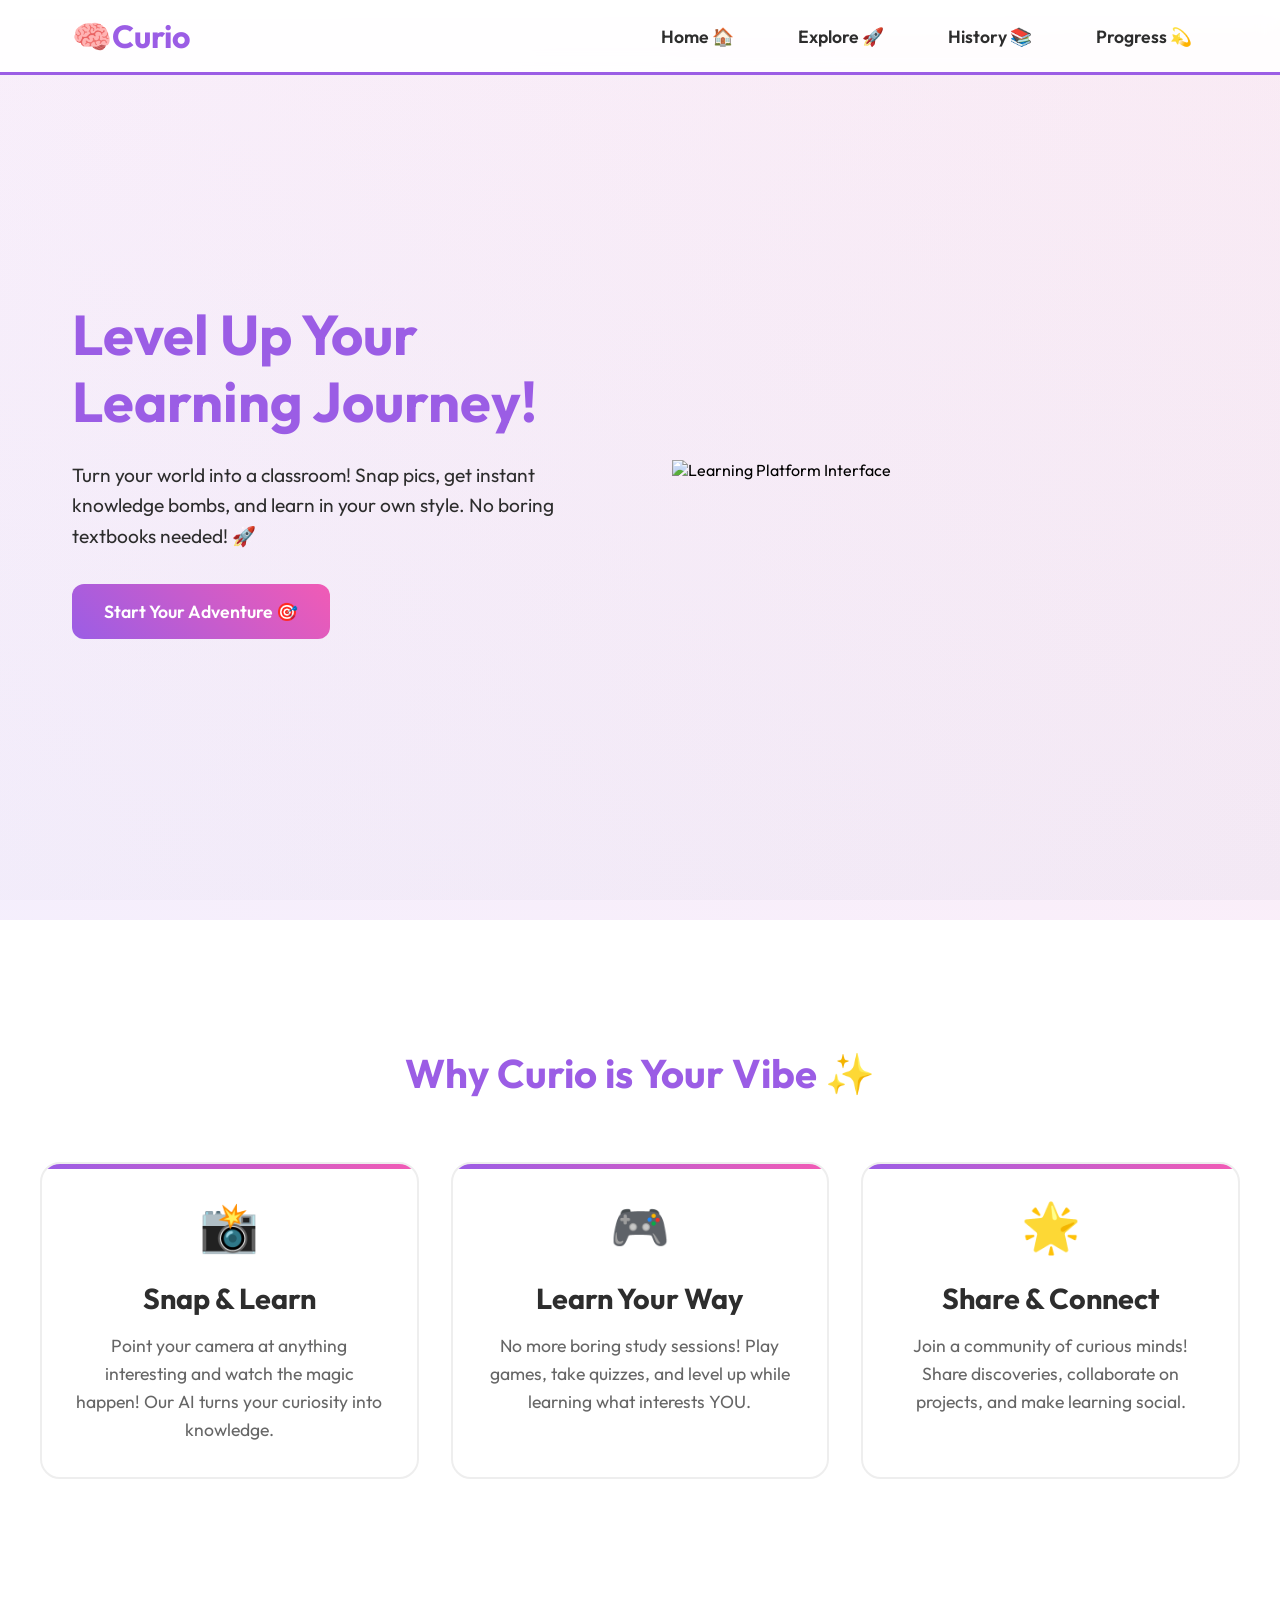
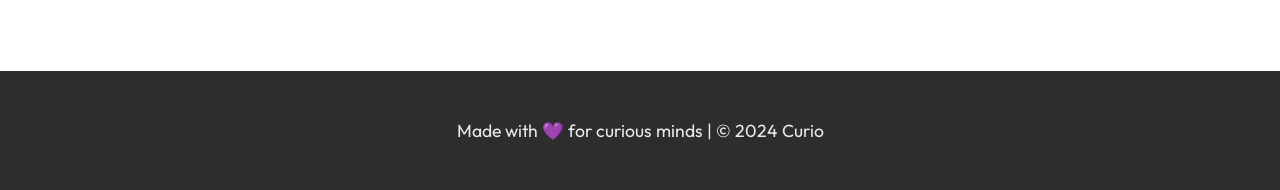
==== TechInsiders/templates/about.html @ 22aac3bb "Add files via upload" ====
!DOCTYPE html>
<html lang="en">
<head>
    <meta charset="UTF-8">
    <meta name="viewport" content="width=device-width, initial-scale=1.0">
    <title>Curio - Level Up Your Learning</title>
    <script src="https://cdnjs.cloudflare.com/ajax/libs/particles.js/2.0.0/particles.min.js"></script>
    <style>
        @import url('https://fonts.googleapis.com/css2?family=Outfit:wght@300;400;500;600;700&display=swap');

        * {
            margin: 0;
            padding: 0;
            box-sizing: border-box;
            font-family: 'Outfit', sans-serif;
        }

        :root {
            --color-purple: #9B5DE5;
            --color-pink: #F15BB5;
            --color-yellow: #FEE440;
            --color-blue: #00BBF9;
            --color-green: #00F5D4;
            --color-dark: #2D2D2D;
        }

        body {
            background: #ffffff;
        }

        #particles-js {
            position: fixed;
            top: 0;
            left: 0;
            width: 100%;
            height: 100%;
            z-index: 1;
            background: linear-gradient(135deg, #ffffff, #f8f9fa);
        }

        .content {
            position: relative;
            z-index: 2;
        }

        /* Cool Navigation */
        nav {
            background: rgba(255, 255, 255, 0.9);
            backdrop-filter: blur(10px);
            padding: 1rem;
            position: fixed;
            width: 100%;
            top: 0;
            z-index: 1000;
            border-bottom: 3px solid var(--color-purple);
        }

        .nav-container {
            max-width: 1200px;
            margin: 0 auto;
            display: flex;
            justify-content: space-between;
            align-items: center;
            padding: 0 2rem;
        }

        .logo {
            font-size: 2rem;
            font-weight: 700;
            color: var(--color-purple);
            text-decoration: none;
            display: flex;
            align-items: center;
            gap: 0.5rem;
        }

        .nav-links {
            display: flex;
            gap: 2rem;
            list-style: none;
        }

        .nav-links a {
            color: var(--color-dark);
            text-decoration: none;
            font-weight: 600;
            font-size: 1.1rem;
            padding: 0.5rem 1rem;
            border-radius: 8px;
            transition: all 0.3s ease;
        }

        .nav-links a:hover {
            background: var(--color-purple);
            color: white;
            transform: translateY(-2px);
        }

        /* Hero Section */
        .hero {
            min-height: 100vh;
            display: flex;
            align-items: center;
            padding: 0 2rem;
            background: linear-gradient(45deg, rgba(155, 93, 229, 0.1), rgba(241, 91, 181, 0.1));
        }

        .hero-content {
            max-width: 1200px;
            margin: 0 auto;
            display: grid;
            grid-template-columns: 1fr 1fr;
            gap: 4rem;
            align-items: center;
        }

        .hero-text {
            padding: 2rem;
        }

        .hero h1 {
            font-size: 3.5rem;
            color: var(--color-purple);
            margin-bottom: 1.5rem;
            line-height: 1.2;
        }

        .hero p {
            font-size: 1.2rem;
            color: var(--color-dark);
            margin-bottom: 2rem;
            line-height: 1.6;
        }

        .hero-image {
            position: relative;
            animation: float 6s ease-in-out infinite;
        }

        @keyframes float {
            0%, 100% { transform: translateY(0); }
            50% { transform: translateY(-20px); }
        }

        /* Features Section */
        .features {
            padding: 8rem 2rem;
            background: white;
        }

        .features-container {
            max-width: 1200px;
            margin: 0 auto;
        }

        .features h2 {
            text-align: center;
            font-size: 2.5rem;
            color: var(--color-purple);
            margin-bottom: 4rem;
            display: flex;
            align-items: center;
            justify-content: center;
            gap: 1rem;
        }

        .features-grid {
            display: grid;
            grid-template-columns: repeat(3, 1fr);
            gap: 2rem;
        }

        .feature-card {
            background: white;
            padding: 2rem;
            border-radius: 20px;
            text-align: center;
            transition: all 0.3s ease;
            border: 2px solid #eee;
            position: relative;
            overflow: hidden;
        }

        .feature-card::before {
            content: '';
            position: absolute;
            top: 0;
            left: 0;
            width: 100%;
            height: 5px;
            background: linear-gradient(90deg, var(--color-purple), var(--color-pink));
        }

        .feature-card:hover {
            transform: translateY(-10px);
            box-shadow: 0 20px 40px rgba(0,0,0,0.1);
            border-color: var(--color-purple);
        }

        .feature-emoji {
            font-size: 3rem;
            margin-bottom: 1.5rem;
        }

        .feature-card h3 {
            color: var(--color-dark);
            font-size: 1.8rem;
            margin-bottom: 1rem;
        }

        .feature-card p {
            color: #666;
            font-size: 1.1rem;
            line-height: 1.6;
        }

        /* Cool Button */
        .cool-button {
            display: inline-block;
            padding: 1rem 2rem;
            font-size: 1.1rem;
            font-weight: 600;
            color: white;
            background: linear-gradient(45deg, var(--color-purple), var(--color-pink));
            border-radius: 12px;
            text-decoration: none;
            transition: all 0.3s ease;
            border: none;
            cursor: pointer;
        }

        .cool-button:hover {
            transform: translateY(-3px);
            box-shadow: 0 10px 20px rgba(155, 93, 229, 0.3);
        }

        /* Footer */
        footer {
            background: var(--color-dark);
            color: white;
            text-align: center;
            padding: 3rem;
            margin-top: 4rem;
        }

        footer p {
            font-size: 1.1rem;
            opacity: 0.9;
        }

        /* Responsive Design */
        @media (max-width: 768px) {
            .nav-links {
                display: none;
            }

            .hero-content {
                grid-template-columns: 1fr;
            }

            .features-grid {
                grid-template-columns: 1fr;
            }

            .hero h1 {
                font-size: 2.5rem;
            }
        }
    </style>
</head>
<body>
    <div id="particles-js"></div>
    <div class="content">
        <!-- Navigation -->
        <nav>
            <div class="nav-container">
                <a href="#" class="logo">
                    🧠Curio</a>
                <ul class="nav-links">
                    <li><a href="#home">Home 🏠</a></li>
                    <li><a href="#explore">Explore 🚀</a></li>
                    <li><a href="#history">History 📚</a></li>
                    <li><a href="#progress">Progress 💫</a></li>
                </ul>
            </div>
        </nav>

        <!-- Hero Section -->
        <section class="hero" id="home">
            <div class="hero-content">
                <div class="hero-text">
                    <h1>Level Up Your Learning Journey!</h1>
                    <p>Turn your world into a classroom! Snap pics, get instant knowledge bombs, and learn in your own style. No boring textbooks needed! 🚀</p>
                    <a href="#explore" class="cool-button">Start Your Adventure 🎯</a>
                </div>
                <div class="hero-image">
                    <img src="/api/placeholder/600/400" alt="Learning Platform Interface">
                </div>
            </div>
        </section>

        <!-- Features Section -->
        <section class="features" id="features">
            <div class="features-container">
                <h2>Why Curio is Your Vibe ✨</h2>
                <div class="features-grid">
                    <div class="feature-card">
                        <div class="feature-emoji">📸</div>
                        <h3>Snap & Learn</h3>
                        <p>Point your camera at anything interesting and watch the magic happen! Our AI turns your curiosity into knowledge.</p>
                    </div>
                    <div class="feature-card">
                        <div class="feature-emoji">🎮</div>
                        <h3>Learn Your Way</h3>
                        <p>No more boring study sessions! Play games, take quizzes, and level up while learning what interests YOU.</p>
                    </div>
                    <div class="feature-card">
                        <div class="feature-emoji">🌟</div>
                        <h3>Share & Connect</h3>
                        <p>Join a community of curious minds! Share discoveries, collaborate on projects, and make learning social.</p>
                    </div>
                </div>
            </div>
        </section>

        <!-- Footer -->
        <footer>
            <p>Made with 💜 for curious minds | © 2024 Curio</p>
        </footer>
    </div>

    <script>
        particlesJS('particles-js',
            {
                "particles": {
                    "number": {
                        "value": 80,
                        "density": {
                            "enable": true,
                            "value_area": 800
                        }
                    },
                    "color": {
                        "value": ["#9B5DE5", "#F15BB5", "#00BBF9"]
                    },
                    "shape": {
                        "type": "circle"
                    },
                    "opacity": {
                        "value": 0.5,
                        "random": true
                    },
                    "size": {
                        "value": 3,
                        "random": true
                    },
                    "line_linked": {
                        "enable": true,
                        "distance": 150,
                        "color": "#9B5DE5",
                        "opacity": 0.4,
                        "width": 1
                    },
                    "move": {
                        "enable": true,
                        "speed": 3,
                        "direction": "none",
                        "random": false,
                        "straight": false,
                        "out_mode": "bounce",
                        "bounce": true
                    }
                },
                "interactivity": {
                    "detect_on": "canvas",
                    "events": {
                        "onhover": {
                            "enable": true,
                            "mode": "repulse"
                        },
                        "onclick": {
                            "enable": true,
                            "mode": "push"
                        },
                        "resize": true
                    }
                },
                "retina_detect": true
            }
        );
    </script>
</body>
</html>
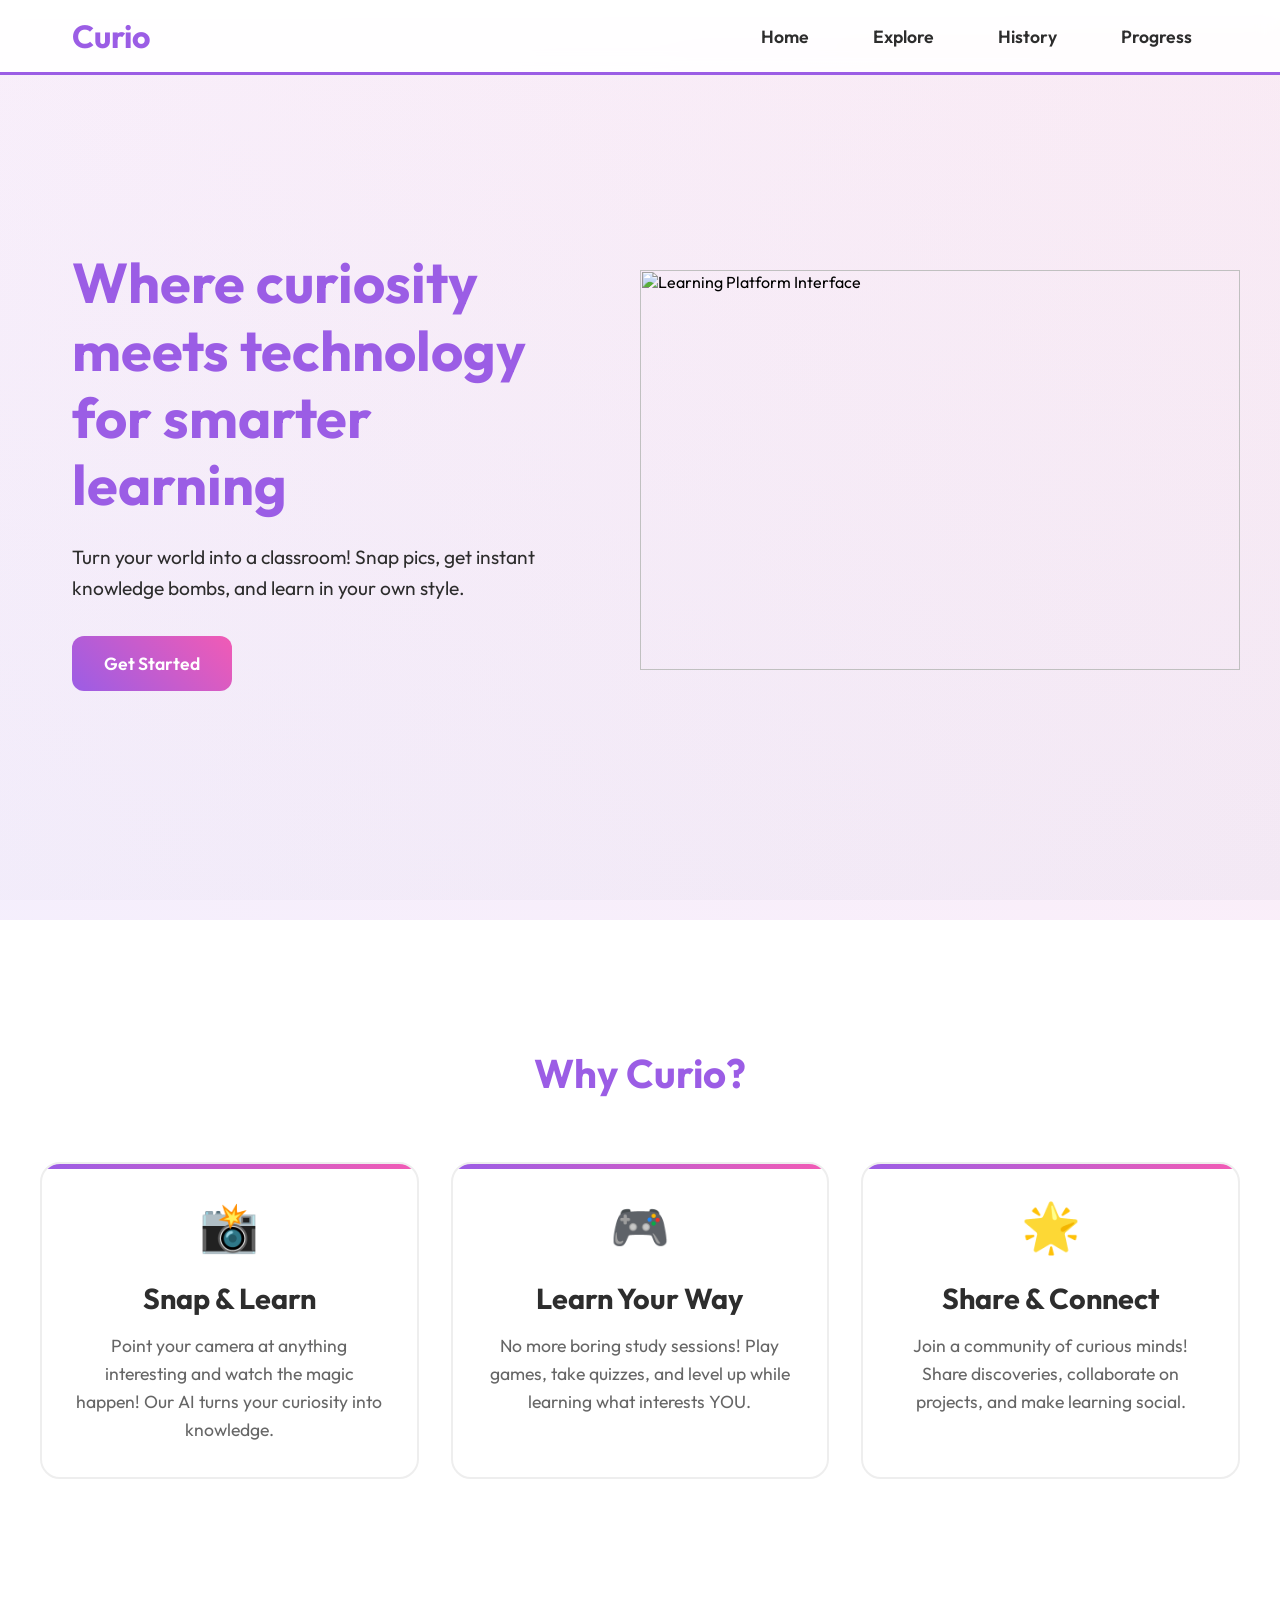
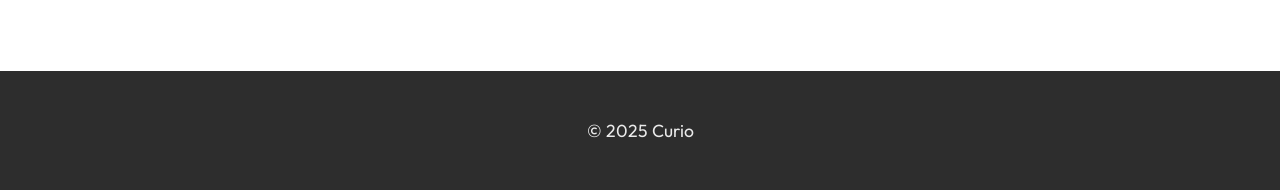
==== commit ee67e343: "frontend" ====
--- a/TechInsiders/templates/about.html
+++ b/TechInsiders/templates/about.html
@@ -4,7 +4,8 @@
     <meta charset="UTF-8">
     <meta name="viewport" content="width=device-width, initial-scale=1.0">
     <title>Curio - Level Up Your Learning</title>
-    <script src="https://cdnjs.cloudflare.com/ajax/libs/particles.js/2.0.0/particles.min.js"></script>
+    <script src="https://cdnjs.cloudflare.com/ajax/libs/particles.js/2.0.0/particles.min.js" src="explore.js" src="progress.js" src="history.js"></script>
+
     <style>
         @import url('https://fonts.googleapis.com/css2?family=Outfit:wght@300;400;500;600;700&display=swap');
 
@@ -275,26 +276,28 @@
         <nav>
             <div class="nav-container">
                 <a href="#" class="logo">
-                    🧠Curio</a>
+                    Curio</a>
                 <ul class="nav-links">
-                    <li><a href="#home">Home 🏠</a></li>
-                    <li><a href="#explore">Explore 🚀</a></li>
-                    <li><a href="#history">History 📚</a></li>
-                    <li><a href="#progress">Progress 💫</a></li>
+                    <li><a href="about.html">Home </a></li>
+                    <li><a href="explore.html">Explore </a></li>
+                    <li><a href="history.html">History </a></li>
+                    <li><a href="progress.html">Progress </a></li>
                 </ul>
             </div>
         </nav>
+
+        
 
         <!-- Hero Section -->
         <section class="hero" id="home">
             <div class="hero-content">
                 <div class="hero-text">
-                    <h1>Level Up Your Learning Journey!</h1>
-                    <p>Turn your world into a classroom! Snap pics, get instant knowledge bombs, and learn in your own style. No boring textbooks needed! 🚀</p>
-                    <a href="#explore" class="cool-button">Start Your Adventure 🎯</a>
+                    <h1>Where curiosity meets technology for smarter learning</h1>
+                    <p>Turn your world into a classroom! Snap pics, get instant knowledge bombs, and learn in your own style. </p>
+                    <a href="upload.html?from=home" class="cool-button">Get Started </a>
                 </div>
                 <div class="hero-image">
-                    <img src="/api/placeholder/600/400" alt="Learning Platform Interface">
+                    <img src="https://www.gumlet.com/learn/content/images/2022/07/Elearning_platform.jpg" width="600" height="400" alt="Learning Platform Interface">
                 </div>
             </div>
         </section>
@@ -302,7 +305,7 @@
         <!-- Features Section -->
         <section class="features" id="features">
             <div class="features-container">
-                <h2>Why Curio is Your Vibe ✨</h2>
+                <h2>Why Curio?</h2>
                 <div class="features-grid">
                     <div class="feature-card">
                         <div class="feature-emoji">📸</div>
@@ -325,7 +328,7 @@
 
         <!-- Footer -->
         <footer>
-            <p>Made with 💜 for curious minds | © 2024 Curio</p>
+            <p>© 2025 Curio</p>
         </footer>
     </div>
 
